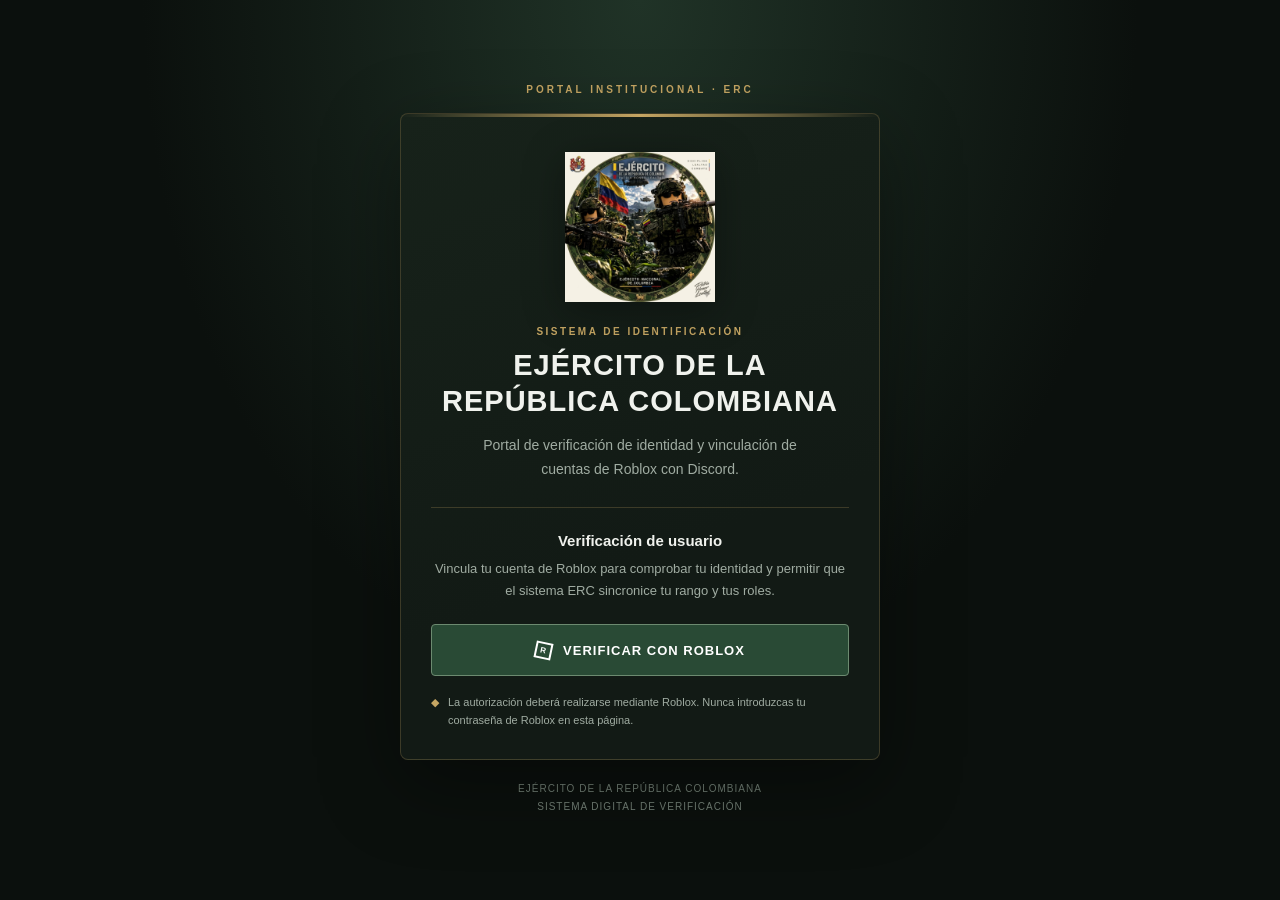
==== index.html @ b7709b34 "Add files via upload" ====
<!DOCTYPE html>
<html lang="es">
<head>
  <meta charset="UTF-8">
  <meta name="viewport" content="width=device-width, initial-scale=1.0">
  <meta name="theme-color" content="#101812">
  <meta name="description" content="Portal oficial de verificación del Ejército de la República Colombiana.">
  <title>Verificación | ERC</title>

  <style>
    :root {
      --background: #0b100d;
      --panel: #121a15;
      --green: #294a35;
      --green-light: #52795b;
      --gold: #c6a663;
      --text: #f0f2ed;
      --muted: #a0aca2;
      --border: rgba(198, 166, 99, .23);
    }

    * {
      box-sizing: border-box;
    }

    body {
      margin: 0;
      min-height: 100vh;
      display: flex;
      align-items: center;
      justify-content: center;
      padding: 28px 16px;
      color: var(--text);
      background:
        radial-gradient(ellipse at 50% 0%, #203327 0%, transparent 55%),
        var(--background);
      font-family: "Segoe UI", Arial, sans-serif;
    }

    .page {
      width: 100%;
      max-width: 480px;
    }

    .classification {
      margin-bottom: 18px;
      color: var(--gold);
      font-size: 10px;
      font-weight: 700;
      letter-spacing: 3px;
      text-align: center;
    }

    .card {
      position: relative;
      overflow: hidden;
      padding: 38px 30px 30px;
      border: 1px solid var(--border);
      border-radius: 8px;
      background: linear-gradient(160deg, #17221a, var(--panel) 65%);
      box-shadow: 0 24px 80px rgba(0, 0, 0, .38);
      text-align: center;
    }

    .card::before {
      position: absolute;
      top: 0;
      left: 0;
      width: 100%;
      height: 3px;
      background: linear-gradient(90deg, transparent, var(--gold), transparent);
      content: "";
    }

    .emblem {
      display: block;
      width: 150px;
      height: 150px;
      margin: 0 auto 24px;
      object-fit: contain;
      filter: drop-shadow(0 8px 20px rgba(0, 0, 0, .35));
    }

    .eyebrow {
      margin: 0 0 10px;
      color: var(--gold);
      font-size: 10px;
      font-weight: 700;
      letter-spacing: 2.5px;
    }

    h1 {
      margin: 0;
      font-size: clamp(23px, 5vw, 29px);
      line-height: 1.25;
      letter-spacing: 1px;
    }

    .subtitle {
      max-width: 330px;
      margin: 15px auto 25px;
      color: var(--muted);
      font-size: 14px;
      line-height: 1.7;
    }

    .separator {
      height: 1px;
      margin: 24px 0;
      background: var(--border);
    }

    .section-title {
      margin: 0 0 9px;
      font-size: 15px;
      font-weight: 650;
    }

    .instructions {
      margin: 0 auto 22px;
      color: var(--muted);
      font-size: 13px;
      line-height: 1.7;
    }

    .verify-button {
      display: flex;
      width: 100%;
      min-height: 52px;
      align-items: center;
      justify-content: center;
      gap: 11px;
      padding: 14px 18px;
      border: 1px solid #6c8a70;
      border-radius: 4px;
      background: var(--green);
      color: white;
      font-size: 13px;
      font-weight: 750;
      letter-spacing: 1px;
      text-decoration: none;
      transition: background .2s, transform .2s;
    }

    .verify-button:hover {
      transform: translateY(-1px);
      background: #355e42;
    }

    .verify-button:focus-visible {
      outline: 2px solid var(--gold);
      outline-offset: 4px;
    }

    .roblox-mark {
      display: inline-flex;
      width: 17px;
      height: 17px;
      align-items: center;
      justify-content: center;
      transform: rotate(12deg);
      border: 2px solid white;
      font-size: 8px;
    }

    .security-note {
      display: flex;
      align-items: flex-start;
      gap: 9px;
      margin-top: 18px;
      color: var(--muted);
      font-size: 11px;
      line-height: 1.6;
      text-align: left;
    }

    .security-note span:first-child {
      color: var(--gold);
    }

    footer {
      margin-top: 20px;
      color: #738076;
      font-size: 10px;
      line-height: 1.8;
      letter-spacing: 1px;
      text-align: center;
    }

    @media (max-width: 420px) {
      .card {
        padding: 30px 21px 24px;
      }

      .emblem {
        width: 125px;
        height: 125px;
      }
    }
  </style>
</head>

<body>
  <main class="page">
    <div class="classification">PORTAL INSTITUCIONAL · ERC</div>

    <section class="card">
      <img
        class="emblem"
        src="./banana.jpg"
        alt="Escudo del Ejército de la República Colombiana"
      >

      <p class="eyebrow">SISTEMA DE IDENTIFICACIÓN</p>

      <h1>EJÉRCITO DE LA<br>REPÚBLICA COLOMBIANA</h1>

      <p class="subtitle">
        Portal de verificación de identidad y vinculación
        de cuentas de Roblox con Discord.
      </p>

      <div class="separator"></div>

      <h2 class="section-title">Verificación de usuario</h2>

      <p class="instructions">
        Vincula tu cuenta de Roblox para comprobar tu identidad
        y permitir que el sistema ERC sincronice tu rango y tus roles.
      </p>

      <!-- El enlace OAuth se configurará cuando publiquemos
           y validemos la integración definitiva. -->
      <a
        class="verify-button"
        href="#"
        id="verifyButton"
        aria-describedby="verifyHelp"
      >
        <span class="roblox-mark" aria-hidden="true">R</span>
        VERIFICAR CON ROBLOX
      </a>

      <div class="security-note" id="verifyHelp">
        <span aria-hidden="true">◆</span>
        <span>
          La autorización deberá realizarse mediante Roblox.
          Nunca introduzcas tu contraseña de Roblox en esta página.
        </span>
      </div>
    </section>

    <footer>
      EJÉRCITO DE LA REPÚBLICA COLOMBIANA<br>
      SISTEMA DIGITAL DE VERIFICACIÓN
    </footer>
  </main>

  <script>
    // El botón permanecerá desactivado hasta configurar
    // la URL OAuth real y comprobar el callback.
    document.getElementById("verifyButton").addEventListener("click", function (event) {
      event.preventDefault();
      alert("El portal visual está preparado. La conexión de verificación se habilitará cuando terminemos de configurar el OAuth.");
    });
  </script>
</body>
</html>
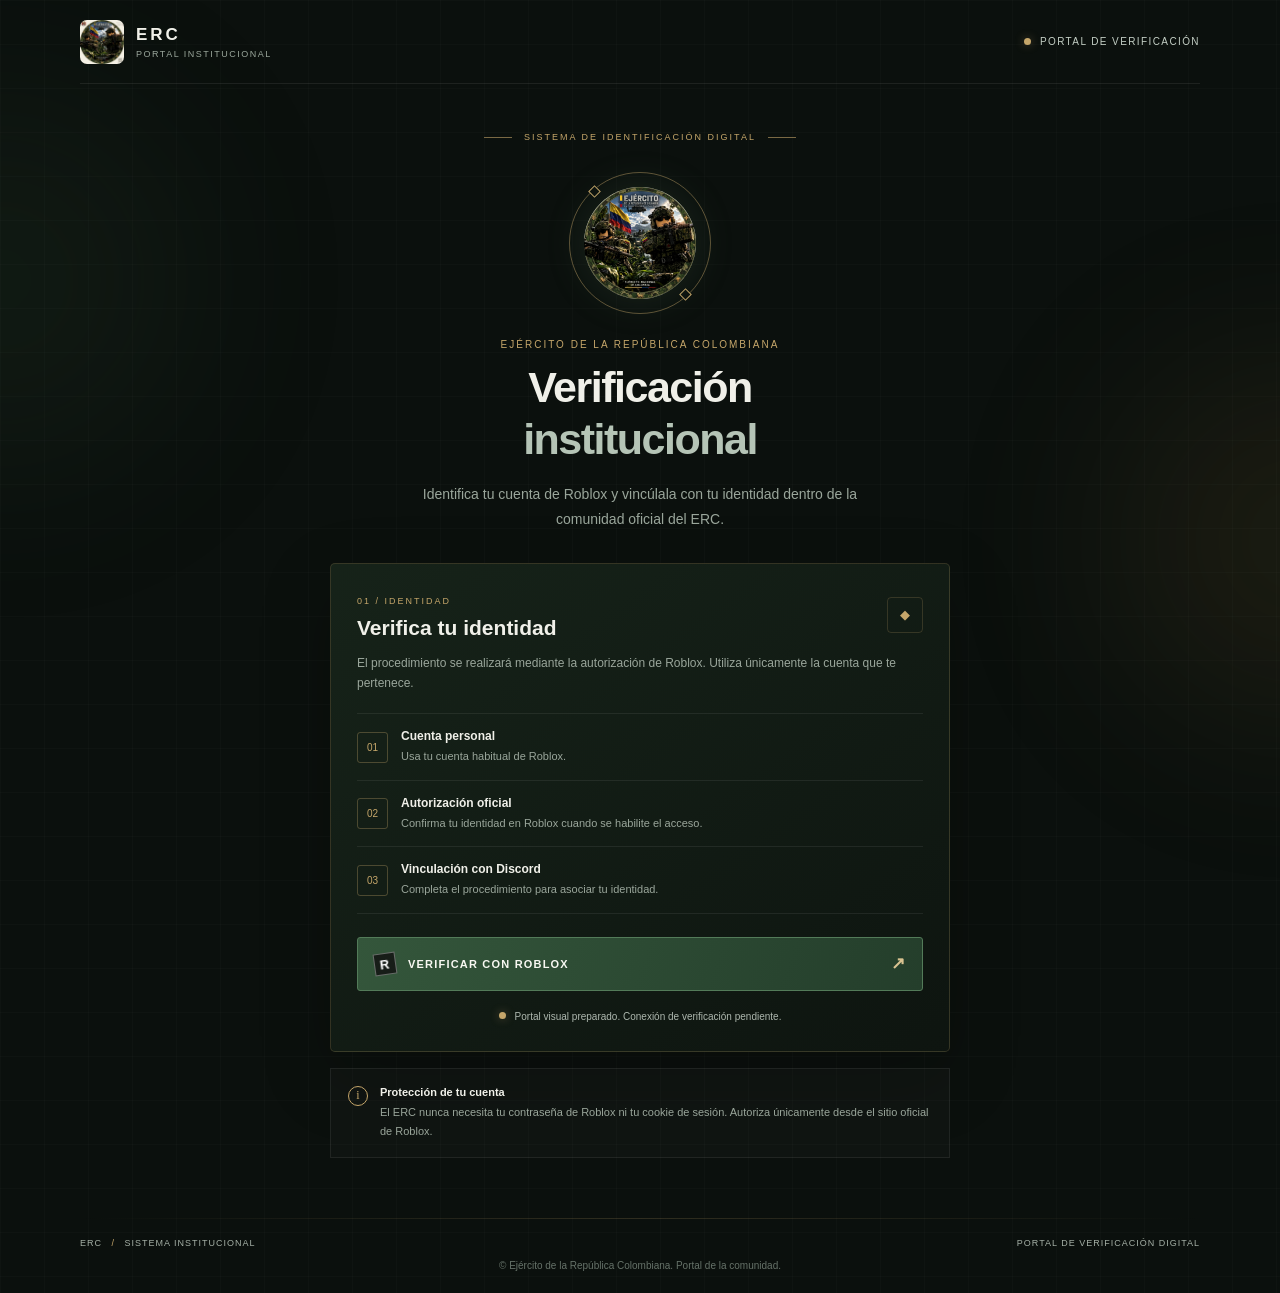
==== commit 8c129c7d: "Prepare ERC verification portal" ====
--- a/index.html
+++ b/index.html
@@ -1,268 +1,123 @@
-<!DOCTYPE html>
-<html lang="es">
-<head>
-  <meta charset="UTF-8">
-  <meta name="viewport" content="width=device-width, initial-scale=1.0">
-  <meta name="theme-color" content="#101812">
-  <meta name="description" content="Portal oficial de verificación del Ejército de la República Colombiana.">
-  <title>Verificación | ERC</title>
-
-  <style>
-    :root {
-      --background: #0b100d;
-      --panel: #121a15;
-      --green: #294a35;
-      --green-light: #52795b;
-      --gold: #c6a663;
-      --text: #f0f2ed;
-      --muted: #a0aca2;
-      --border: rgba(198, 166, 99, .23);
-    }
-
-    * {
-      box-sizing: border-box;
-    }
-
-    body {
-      margin: 0;
-      min-height: 100vh;
-      display: flex;
-      align-items: center;
-      justify-content: center;
-      padding: 28px 16px;
-      color: var(--text);
-      background:
-        radial-gradient(ellipse at 50% 0%, #203327 0%, transparent 55%),
-        var(--background);
-      font-family: "Segoe UI", Arial, sans-serif;
-    }
-
-    .page {
-      width: 100%;
-      max-width: 480px;
-    }
-
-    .classification {
-      margin-bottom: 18px;
-      color: var(--gold);
-      font-size: 10px;
-      font-weight: 700;
-      letter-spacing: 3px;
-      text-align: center;
-    }
-
-    .card {
-      position: relative;
-      overflow: hidden;
-      padding: 38px 30px 30px;
-      border: 1px solid var(--border);
-      border-radius: 8px;
-      background: linear-gradient(160deg, #17221a, var(--panel) 65%);
-      box-shadow: 0 24px 80px rgba(0, 0, 0, .38);
-      text-align: center;
-    }
-
-    .card::before {
-      position: absolute;
-      top: 0;
-      left: 0;
-      width: 100%;
-      height: 3px;
-      background: linear-gradient(90deg, transparent, var(--gold), transparent);
-      content: "";
-    }
-
-    .emblem {
-      display: block;
-      width: 150px;
-      height: 150px;
-      margin: 0 auto 24px;
-      object-fit: contain;
-      filter: drop-shadow(0 8px 20px rgba(0, 0, 0, .35));
-    }
-
-    .eyebrow {
-      margin: 0 0 10px;
-      color: var(--gold);
-      font-size: 10px;
-      font-weight: 700;
-      letter-spacing: 2.5px;
-    }
-
-    h1 {
-      margin: 0;
-      font-size: clamp(23px, 5vw, 29px);
-      line-height: 1.25;
-      letter-spacing: 1px;
-    }
-
-    .subtitle {
-      max-width: 330px;
-      margin: 15px auto 25px;
-      color: var(--muted);
-      font-size: 14px;
-      line-height: 1.7;
-    }
-
-    .separator {
-      height: 1px;
-      margin: 24px 0;
-      background: var(--border);
-    }
-
-    .section-title {
-      margin: 0 0 9px;
-      font-size: 15px;
-      font-weight: 650;
-    }
-
-    .instructions {
-      margin: 0 auto 22px;
-      color: var(--muted);
-      font-size: 13px;
-      line-height: 1.7;
-    }
-
-    .verify-button {
-      display: flex;
-      width: 100%;
-      min-height: 52px;
-      align-items: center;
-      justify-content: center;
-      gap: 11px;
-      padding: 14px 18px;
-      border: 1px solid #6c8a70;
-      border-radius: 4px;
-      background: var(--green);
-      color: white;
-      font-size: 13px;
-      font-weight: 750;
-      letter-spacing: 1px;
-      text-decoration: none;
-      transition: background .2s, transform .2s;
-    }
-
-    .verify-button:hover {
-      transform: translateY(-1px);
-      background: #355e42;
-    }
-
-    .verify-button:focus-visible {
-      outline: 2px solid var(--gold);
-      outline-offset: 4px;
-    }
-
-    .roblox-mark {
-      display: inline-flex;
-      width: 17px;
-      height: 17px;
-      align-items: center;
-      justify-content: center;
-      transform: rotate(12deg);
-      border: 2px solid white;
-      font-size: 8px;
-    }
-
-    .security-note {
-      display: flex;
-      align-items: flex-start;
-      gap: 9px;
-      margin-top: 18px;
-      color: var(--muted);
-      font-size: 11px;
-      line-height: 1.6;
-      text-align: left;
-    }
-
-    .security-note span:first-child {
-      color: var(--gold);
-    }
-
-    footer {
-      margin-top: 20px;
-      color: #738076;
-      font-size: 10px;
-      line-height: 1.8;
-      letter-spacing: 1px;
-      text-align: center;
-    }
-
-    @media (max-width: 420px) {
-      .card {
-        padding: 30px 21px 24px;
-      }
-
-      .emblem {
-        width: 125px;
-        height: 125px;
-      }
-    }
-  </style>
-</head>
-
-<body>
-  <main class="page">
-    <div class="classification">PORTAL INSTITUCIONAL · ERC</div>
-
-    <section class="card">
-      <img
-        class="emblem"
-        src="./banana.jpg"
-        alt="Escudo del Ejército de la República Colombiana"
-      >
-
-      <p class="eyebrow">SISTEMA DE IDENTIFICACIÓN</p>
-
-      <h1>EJÉRCITO DE LA<br>REPÚBLICA COLOMBIANA</h1>
-
-      <p class="subtitle">
-        Portal de verificación de identidad y vinculación
-        de cuentas de Roblox con Discord.
-      </p>
-
-      <div class="separator"></div>
-
-      <h2 class="section-title">Verificación de usuario</h2>
-
-      <p class="instructions">
-        Vincula tu cuenta de Roblox para comprobar tu identidad
-        y permitir que el sistema ERC sincronice tu rango y tus roles.
-      </p>
-
-      <!-- El enlace OAuth se configurará cuando publiquemos
-           y validemos la integración definitiva. -->
-      <a
-        class="verify-button"
-        href="#"
-        id="verifyButton"
-        aria-describedby="verifyHelp"
-      >
-        <span class="roblox-mark" aria-hidden="true">R</span>
-        VERIFICAR CON ROBLOX
-      </a>
-
-      <div class="security-note" id="verifyHelp">
-        <span aria-hidden="true">◆</span>
-        <span>
-          La autorización deberá realizarse mediante Roblox.
-          Nunca introduzcas tu contraseña de Roblox en esta página.
-        </span>
-      </div>
-    </section>
-
-    <footer>
-      EJÉRCITO DE LA REPÚBLICA COLOMBIANA<br>
-      SISTEMA DIGITAL DE VERIFICACIÓN
-    </footer>
-  </main>
-
-  <script>
-    // El botón permanecerá desactivado hasta configurar
-    // la URL OAuth real y comprobar el callback.
-    document.getElementById("verifyButton").addEventListener("click", function (event) {
-      event.preventDefault();
-      alert("El portal visual está preparado. La conexión de verificación se habilitará cuando terminemos de configurar el OAuth.");
-    });
-  </script>
-</body>
-</html>
+
+<!DOCTYPE html>
+<html lang="es">
+<head>
+  <meta charset="UTF-8">
+  <meta name="viewport" content="width=device-width, initial-scale=1.0">
+  <meta name="theme-color" content="#101812">
+  <meta name="description" content="Portal oficial de verificación del Ejército de la República Colombiana (ERC).">
+  <title>Verificación ERC | Portal Institucional</title>
+  <link rel="icon" href="./assets/escudo-erc.jpg">
+  <link rel="stylesheet" href="./css/styles.css">
+  <script src="./js/app.js" defer></script>
+</head>
+<body>
+  <div class="ambient ambient-one"></div>
+  <div class="ambient ambient-two"></div>
+
+  <header class="topbar">
+    <a class="brand" href="./index.html" aria-label="Inicio ERC">
+      <img src="./assets/escudo-erc.jpg" alt="Escudo del ERC">
+      <span>
+        <strong>ERC</strong>
+        <small>PORTAL INSTITUCIONAL</small>
+      </span>
+    </a>
+    <div class="secure-label">
+      <span class="status-dot"></span>
+      PORTAL DE VERIFICACIÓN
+    </div>
+  </header>
+
+  <main>
+    <section class="hero">
+      <div class="classification">
+        <span class="classification-line"></span>
+        SISTEMA DE IDENTIFICACIÓN DIGITAL
+        <span class="classification-line"></span>
+      </div>
+
+      <div class="emblem-frame">
+        <div class="emblem-ring"></div>
+        <img class="main-emblem" src="./assets/escudo-erc.jpg"
+             alt="Escudo institucional del Ejército de la República Colombiana">
+      </div>
+
+      <p class="eyebrow">EJÉRCITO DE LA REPÚBLICA COLOMBIANA</p>
+      <h1>Verificación <span>institucional</span></h1>
+      <p class="intro">
+        Identifica tu cuenta de Roblox y vincúlala con tu identidad
+        dentro de la comunidad oficial del ERC.
+      </p>
+
+      <div class="process-card">
+        <div class="process-heading">
+          <div>
+            <span class="section-index">01 / IDENTIDAD</span>
+            <h2>Verifica tu identidad</h2>
+          </div>
+          <span class="lock-icon" aria-hidden="true">◆</span>
+        </div>
+
+        <p class="process-description">
+          El procedimiento se realizará mediante la autorización de Roblox.
+          Utiliza únicamente la cuenta que te pertenece.
+        </p>
+
+        <div class="requirements">
+          <div class="requirement">
+            <span class="check-icon">01</span>
+            <span>
+              <strong>Cuenta personal</strong>
+              <small>Usa tu cuenta habitual de Roblox.</small>
+            </span>
+          </div>
+          <div class="requirement">
+            <span class="check-icon">02</span>
+            <span>
+              <strong>Autorización oficial</strong>
+              <small>Confirma tu identidad en Roblox cuando se habilite el acceso.</small>
+            </span>
+          </div>
+          <div class="requirement">
+            <span class="check-icon">03</span>
+            <span>
+              <strong>Vinculación con Discord</strong>
+              <small>Completa el procedimiento para asociar tu identidad.</small>
+            </span>
+          </div>
+        </div>
+
+        <button id="verify-button" class="verify-button" type="button">
+          <span class="roblox-mark" aria-hidden="true">R</span>
+          <span id="button-label">VERIFICAR CON ROBLOX</span>
+          <span class="button-arrow" aria-hidden="true">↗</span>
+        </button>
+
+        <p id="status-message" class="status-message" role="status" aria-live="polite">
+          <span class="status-dot"></span>
+          Portal visual preparado. Conexión de verificación pendiente.
+        </p>
+      </div>
+
+      <div class="notice">
+        <span class="notice-symbol" aria-hidden="true">i</span>
+        <p>
+          <strong>Protección de tu cuenta</strong>
+          <span>El ERC nunca necesita tu contraseña de Roblox ni tu cookie de sesión.
+          Autoriza únicamente desde el sitio oficial de Roblox.</span>
+        </p>
+      </div>
+    </section>
+  </main>
+
+  <footer class="footer">
+    <div class="footer-rule"></div>
+    <div class="footer-content">
+      <span>ERC <span class="footer-separator">/</span> SISTEMA INSTITUCIONAL</span>
+      <span>PORTAL DE VERIFICACIÓN DIGITAL</span>
+    </div>
+    <p>© Ejército de la República Colombiana. Portal de la comunidad.</p>
+  </footer>
+</body>
+</html>
--- a/css/styles.css
+++ b/css/styles.css
@@ -0,0 +1,540 @@
+
+:root {
+  color-scheme: dark;
+  --bg: #0b100d;
+  --panel: #111a14;
+  --panel-light: #17241a;
+  --green: #294b35;
+  --green-light: #4d7958;
+  --gold: #c5a66a;
+  --text: #f0f0e9;
+  --muted: #9aa69b;
+  --border: rgba(197, 166, 106, 0.2);
+}
+
+* {
+  box-sizing: border-box;
+}
+
+html {
+  min-height: 100%;
+  scroll-behavior: smooth;
+}
+
+body {
+  min-height: 100vh;
+  margin: 0;
+  overflow-x: hidden;
+  background:
+    linear-gradient(rgba(255,255,255,0.015) 1px, transparent 1px),
+    linear-gradient(90deg, rgba(255,255,255,0.015) 1px, transparent 1px),
+    var(--bg);
+  background-size: 44px 44px;
+  color: var(--text);
+  font-family: "Segoe UI", Arial, sans-serif;
+  display: flex;
+  flex-direction: column;
+}
+
+a {
+  color: inherit;
+  text-decoration: none;
+}
+
+.ambient {
+  position: fixed;
+  width: 360px;
+  height: 360px;
+  border-radius: 50%;
+  filter: blur(100px);
+  opacity: 0.12;
+  pointer-events: none;
+  z-index: -1;
+}
+
+.ambient-one {
+  top: 100px;
+  left: -180px;
+  background: #416b49;
+}
+
+.ambient-two {
+  top: 360px;
+  right: -200px;
+  background: #9a793c;
+}
+
+.topbar {
+  width: min(1120px, calc(100% - 40px));
+  min-height: 84px;
+  margin: 0 auto;
+  display: flex;
+  align-items: center;
+  justify-content: space-between;
+  gap: 20px;
+  border-bottom: 1px solid rgba(255,255,255,0.08);
+}
+
+.brand {
+  display: flex;
+  align-items: center;
+  gap: 12px;
+}
+
+.brand img {
+  width: 44px;
+  height: 44px;
+  object-fit: contain;
+  border-radius: 7px;
+}
+
+.brand strong,
+.brand small {
+  display: block;
+}
+
+.brand strong {
+  font-size: 17px;
+  letter-spacing: 3px;
+}
+
+.brand small {
+  margin-top: 4px;
+  color: var(--muted);
+  font-size: 9px;
+  letter-spacing: 1.5px;
+}
+
+.secure-label {
+  display: flex;
+  align-items: center;
+  gap: 9px;
+  color: #c3cec4;
+  font-size: 10px;
+  letter-spacing: 1.4px;
+}
+
+.status-dot {
+  display: inline-block;
+  flex: 0 0 auto;
+  width: 7px;
+  height: 7px;
+  border-radius: 50%;
+  background: var(--gold);
+  box-shadow: 0 0 10px rgba(197,166,106,0.4);
+}
+
+main {
+  flex: 1;
+}
+
+.hero {
+  width: min(620px, calc(100% - 36px));
+  margin: 0 auto;
+  padding: 48px 0 60px;
+  text-align: center;
+  animation: appear 0.7s ease both;
+}
+
+.classification {
+  display: flex;
+  justify-content: center;
+  align-items: center;
+  gap: 12px;
+  color: var(--gold);
+  font-size: 9px;
+  letter-spacing: 2px;
+}
+
+.classification-line {
+  width: 28px;
+  height: 1px;
+  background: var(--gold);
+  opacity: 0.6;
+}
+
+.emblem-frame {
+  width: 142px;
+  height: 142px;
+  position: relative;
+  margin: 30px auto 25px;
+  display: grid;
+  place-items: center;
+}
+
+.emblem-ring {
+  position: absolute;
+  inset: 0;
+  border: 1px solid rgba(197,166,106,0.45);
+  border-radius: 50%;
+  animation: slow-rotate 24s linear infinite;
+}
+
+.emblem-ring::before,
+.emblem-ring::after {
+  content: "";
+  position: absolute;
+  width: 7px;
+  height: 7px;
+  border: 1px solid var(--gold);
+  background: var(--bg);
+  transform: rotate(45deg);
+}
+
+.emblem-ring::before {
+  top: 14px;
+  left: 20px;
+}
+
+.emblem-ring::after {
+  right: 20px;
+  bottom: 14px;
+}
+
+.main-emblem {
+  width: 112px;
+  height: 112px;
+  object-fit: contain;
+  border-radius: 50%;
+  filter: drop-shadow(0 0 18px rgba(75,115,80,0.22));
+}
+
+.eyebrow {
+  margin: 0 0 12px;
+  color: var(--gold);
+  font-size: 10px;
+  letter-spacing: 2px;
+}
+
+h1 {
+  margin: 0;
+  font-size: clamp(30px, 6vw, 43px);
+  line-height: 1.2;
+  letter-spacing: -1.5px;
+  font-weight: 650;
+}
+
+h1 span {
+  display: block;
+  color: #b5c4b6;
+}
+
+.intro {
+  max-width: 450px;
+  margin: 17px auto 30px;
+  color: var(--muted);
+  font-size: 14px;
+  line-height: 1.8;
+}
+
+.process-card {
+  padding: 26px;
+  text-align: left;
+  background: linear-gradient(145deg, rgba(23,36,26,0.96), rgba(14,21,16,0.98));
+  border: 1px solid var(--border);
+  border-radius: 5px;
+  box-shadow: 0 24px 70px rgba(0,0,0,0.22);
+}
+
+.process-heading {
+  display: flex;
+  align-items: center;
+  justify-content: space-between;
+  gap: 12px;
+}
+
+.section-index {
+  color: var(--gold);
+  font-size: 9px;
+  letter-spacing: 2px;
+}
+
+h2 {
+  margin: 8px 0 0;
+  font-size: 21px;
+  font-weight: 600;
+}
+
+.lock-icon {
+  width: 36px;
+  height: 36px;
+  display: grid;
+  place-items: center;
+  color: var(--gold);
+  border: 1px solid var(--border);
+  border-radius: 4px;
+  font-size: 13px;
+}
+
+.process-description {
+  margin: 13px 0 20px;
+  color: var(--muted);
+  font-size: 12px;
+  line-height: 1.7;
+}
+
+.requirements {
+  display: grid;
+  gap: 0;
+  margin-bottom: 23px;
+  border-top: 1px solid rgba(255,255,255,0.07);
+}
+
+.requirement {
+  display: flex;
+  align-items: center;
+  gap: 13px;
+  padding: 15px 0;
+  border-bottom: 1px solid rgba(255,255,255,0.07);
+}
+
+.check-icon {
+  width: 31px;
+  height: 31px;
+  flex: 0 0 auto;
+  display: grid;
+  place-items: center;
+  border: 1px solid rgba(197,166,106,0.32);
+  border-radius: 3px;
+  color: var(--gold);
+  font-size: 10px;
+}
+
+.requirement strong,
+.requirement small {
+  display: block;
+}
+
+.requirement strong {
+  font-size: 12px;
+  font-weight: 600;
+}
+
+.requirement small {
+  margin-top: 5px;
+  color: var(--muted);
+  font-size: 11px;
+  line-height: 1.5;
+}
+
+.verify-button {
+  width: 100%;
+  min-height: 54px;
+  padding: 12px 16px;
+  display: flex;
+  align-items: center;
+  justify-content: center;
+  gap: 12px;
+  color: #f8f8f2;
+  background: linear-gradient(110deg, #34563b, #243e2b);
+  border: 1px solid #537b59;
+  border-radius: 3px;
+  font-size: 11px;
+  font-weight: 700;
+  letter-spacing: 1.2px;
+  cursor: pointer;
+  transition: background 0.2s ease, border-color 0.2s ease, transform 0.2s ease;
+}
+
+.verify-button:hover {
+  background: linear-gradient(110deg, #416c49, #2b4932);
+  border-color: #83a186;
+  transform: translateY(-1px);
+}
+
+.verify-button:focus-visible {
+  outline: 2px solid var(--gold);
+  outline-offset: 4px;
+}
+
+.roblox-mark {
+  width: 22px;
+  height: 22px;
+  display: grid;
+  place-items: center;
+  color: white;
+  background: #171d18;
+  border: 1px solid rgba(255,255,255,0.35);
+  font-size: 13px;
+  font-weight: 800;
+  transform: rotate(-8deg);
+}
+
+.button-arrow {
+  margin-left: auto;
+  color: #d9c391;
+  font-size: 17px;
+}
+
+.status-message {
+  display: flex;
+  align-items: flex-start;
+  justify-content: center;
+  gap: 9px;
+  margin: 17px 0 0;
+  color: #aeb8af;
+  font-size: 10px;
+  line-height: 1.7;
+  text-align: center;
+}
+
+.status-message .status-dot {
+  margin-top: 4px;
+}
+
+.status-message.is-error {
+  color: #e7c28a;
+}
+
+.notice {
+  display: flex;
+  align-items: flex-start;
+  gap: 12px;
+  margin-top: 16px;
+  padding: 17px;
+  text-align: left;
+  background: rgba(255,255,255,0.018);
+  border: 1px solid rgba(255,255,255,0.07);
+}
+
+.notice-symbol {
+  width: 20px;
+  height: 20px;
+  flex: 0 0 auto;
+  display: grid;
+  place-items: center;
+  border: 1px solid var(--gold);
+  border-radius: 50%;
+  color: var(--gold);
+  font-family: Georgia, serif;
+  font-size: 12px;
+}
+
+.notice p {
+  margin: 0;
+}
+
+.notice strong,
+.notice p span {
+  display: block;
+}
+
+.notice strong {
+  margin-bottom: 5px;
+  font-size: 11px;
+}
+
+.notice p span {
+  color: var(--muted);
+  font-size: 11px;
+  line-height: 1.7;
+}
+
+.footer {
+  width: min(1120px, calc(100% - 40px));
+  margin: 0 auto;
+  padding: 0 0 22px;
+}
+
+.footer-rule {
+  height: 1px;
+  background: linear-gradient(90deg, transparent, var(--border), transparent);
+}
+
+.footer-content {
+  display: flex;
+  justify-content: space-between;
+  gap: 12px;
+  padding-top: 19px;
+  color: #a5b0a6;
+  font-size: 9px;
+  letter-spacing: 1px;
+}
+
+.footer-separator {
+  padding: 0 6px;
+  color: var(--gold);
+}
+
+.footer > p {
+  margin: 12px 0 0;
+  color: #667269;
+  font-size: 10px;
+  text-align: center;
+}
+
+@keyframes appear {
+  from {
+    opacity: 0;
+    transform: translateY(12px);
+  }
+  to {
+    opacity: 1;
+    transform: translateY(0);
+  }
+}
+
+@keyframes slow-rotate {
+  to {
+    transform: rotate(360deg);
+  }
+}
+
+@media (max-width: 520px) {
+  .topbar {
+    width: calc(100% - 28px);
+    min-height: 72px;
+  }
+
+  .secure-label {
+    max-width: 125px;
+    font-size: 8px;
+    line-height: 1.5;
+    letter-spacing: 0.8px;
+  }
+
+  .brand img {
+    width: 37px;
+    height: 37px;
+  }
+
+  .brand small {
+    font-size: 8px;
+    letter-spacing: 0.8px;
+  }
+
+  .hero {
+    padding-top: 38px;
+  }
+
+  .classification {
+    gap: 7px;
+    font-size: 7px;
+    letter-spacing: 1.2px;
+  }
+
+  .classification-line {
+    width: 16px;
+  }
+
+  .process-card {
+    padding: 20px 16px;
+  }
+
+  .footer-content {
+    flex-direction: column;
+    align-items: center;
+    text-align: center;
+  }
+}
+
+@media (prefers-reduced-motion: reduce) {
+  *,
+  *::before,
+  *::after {
+    animation-duration: 0.01ms !important;
+    animation-iteration-count: 1 !important;
+    scroll-behavior: auto !important;
+    transition-duration: 0.01ms !important;
+  }
+}
